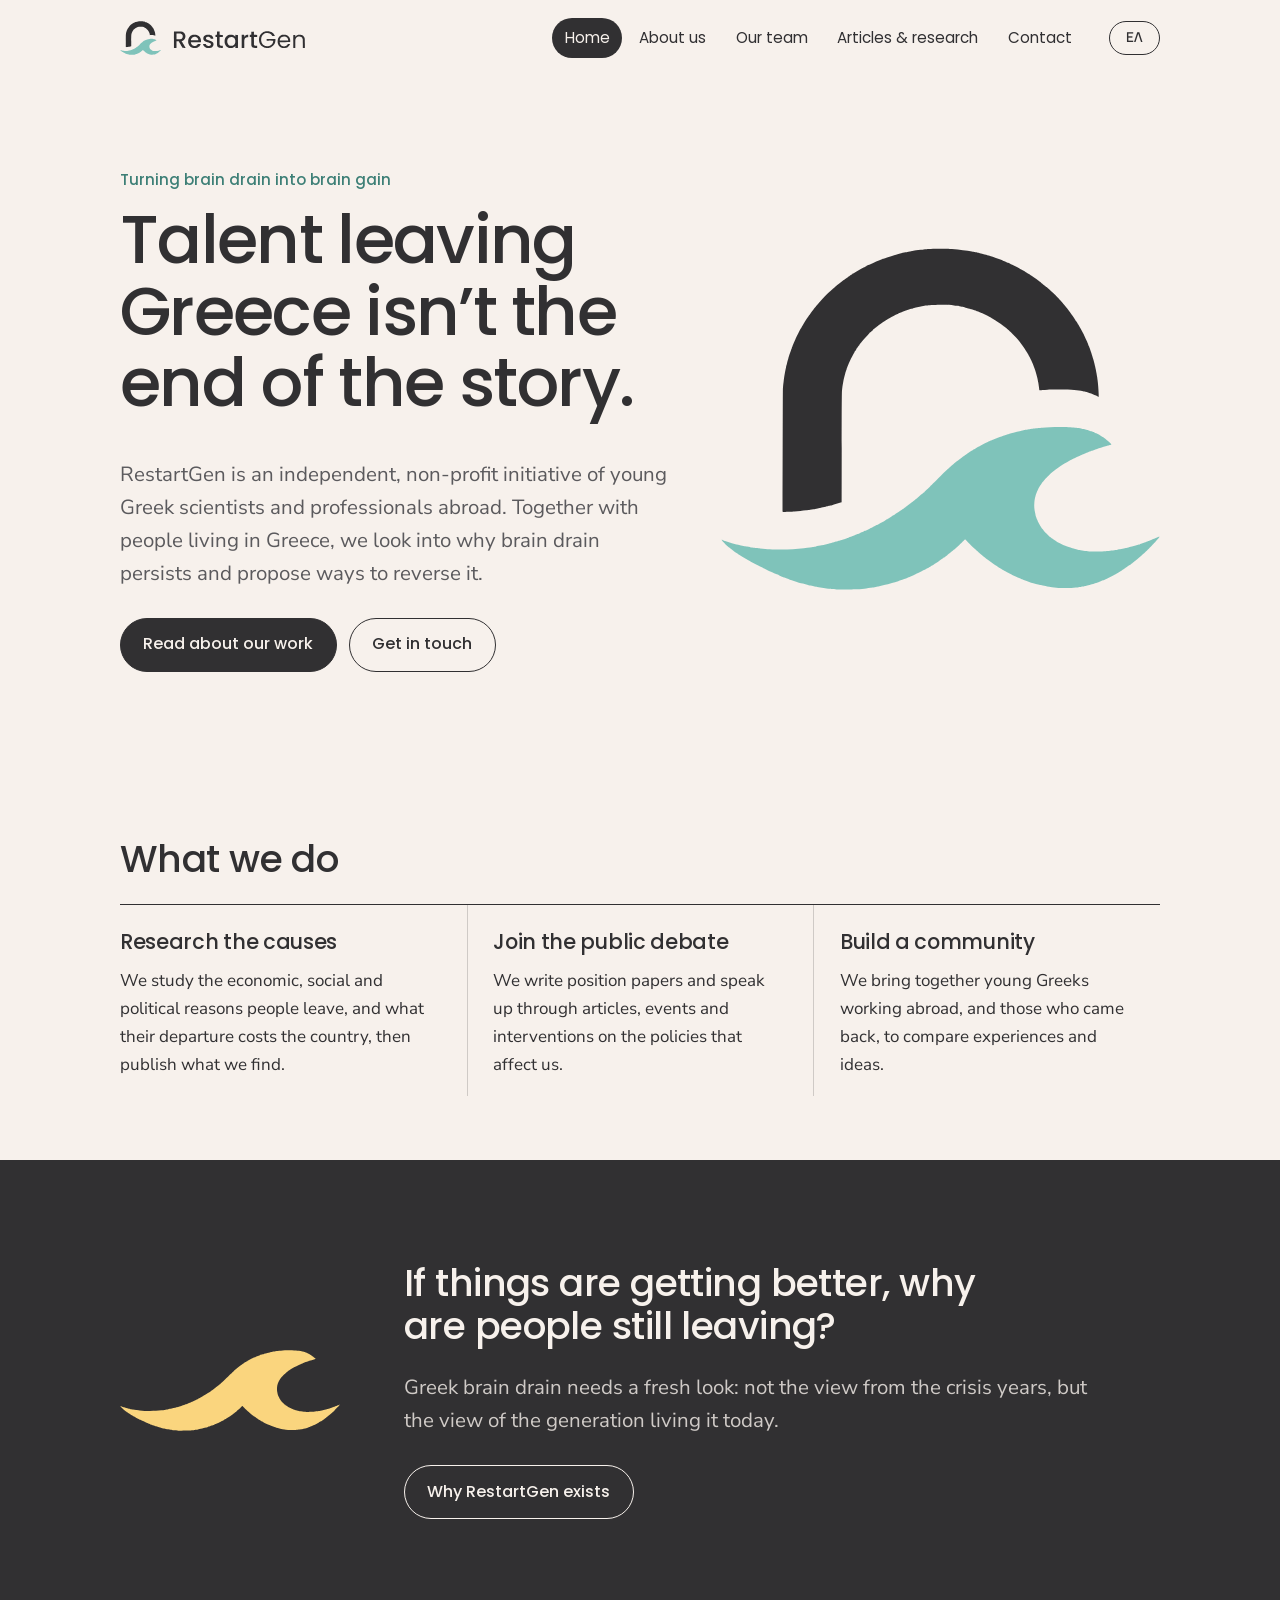
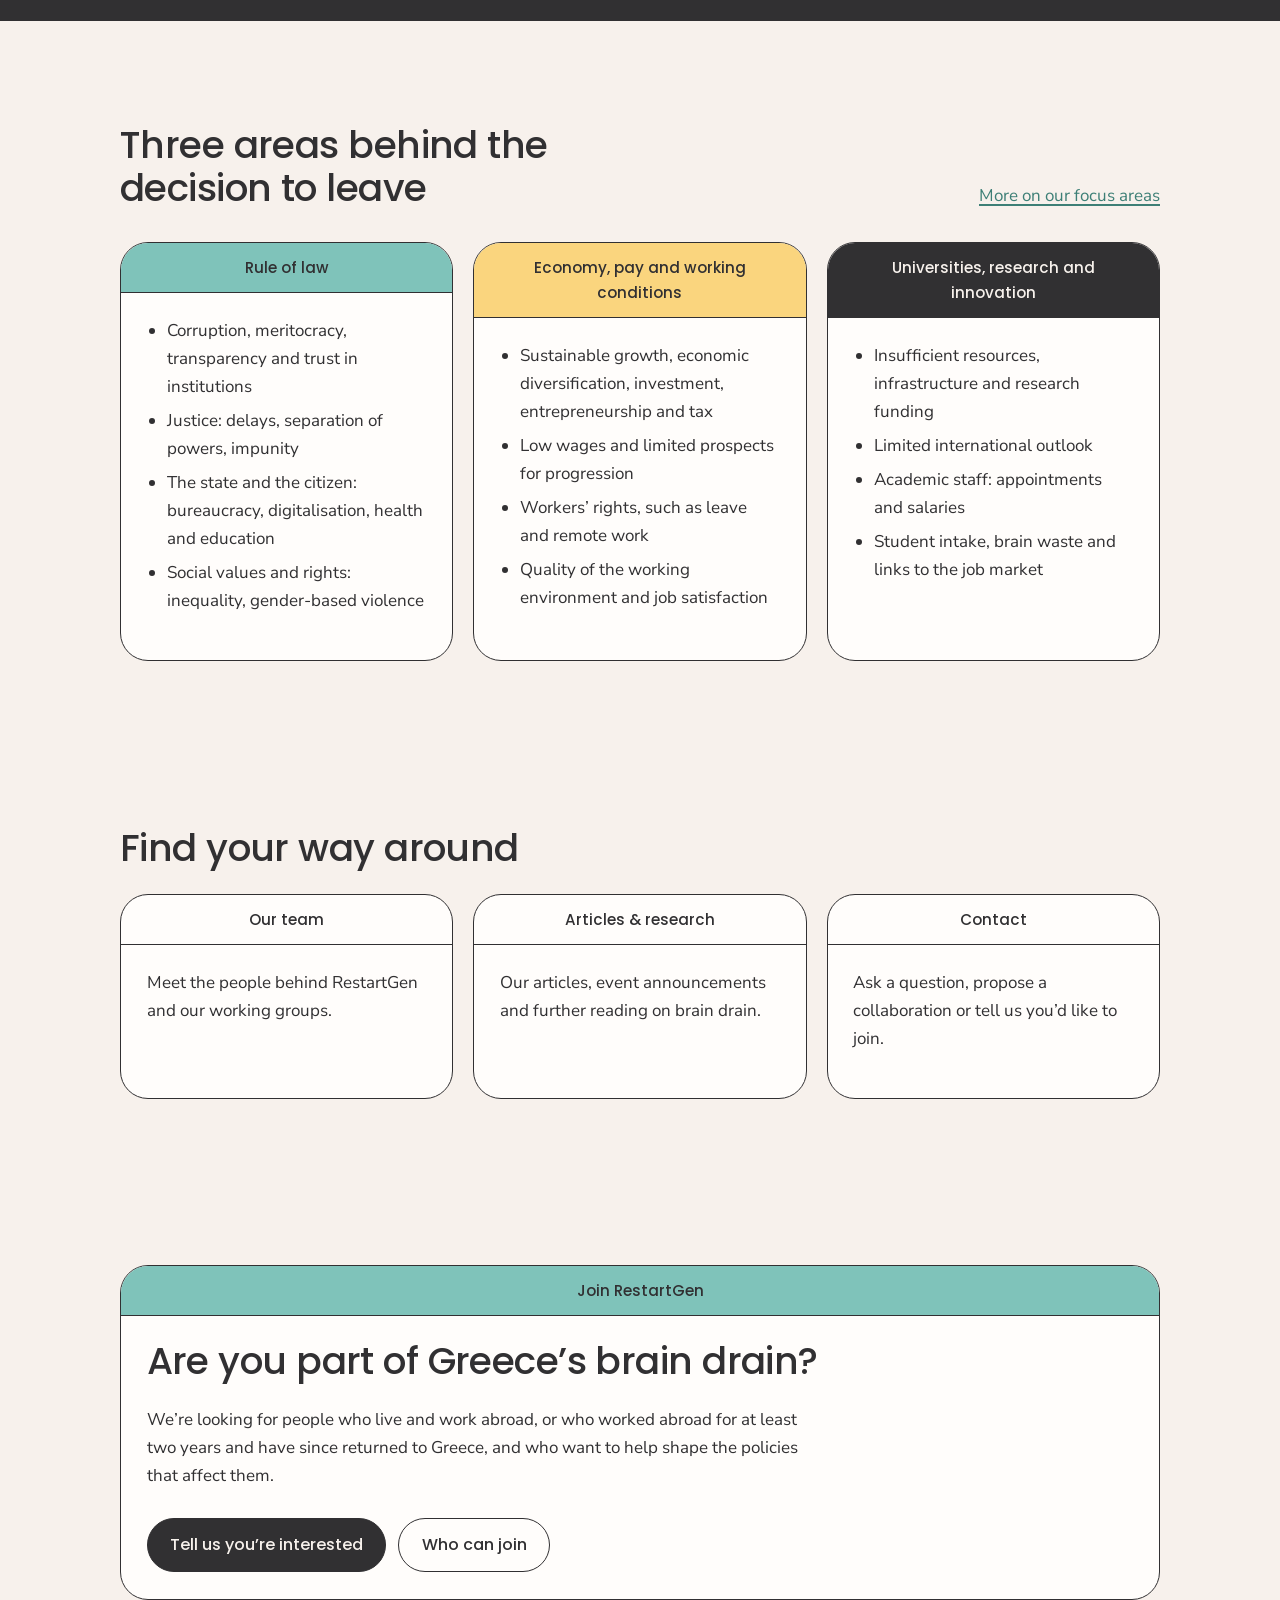
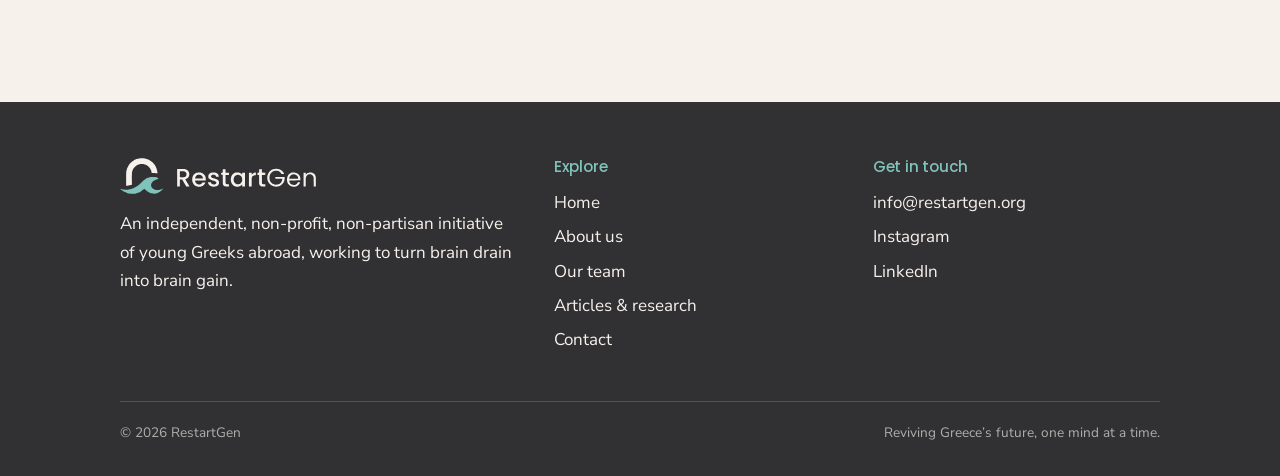
==== index.html @ e57d02b1 "Add RestartGen website Static bilingual (EN/EL) site: home, about, team, articles and contact pages." ====
<!DOCTYPE html>
<html lang="en" data-lang="en">
<head>
<meta charset="utf-8">
<meta name="viewport" content="width=device-width, initial-scale=1">
<title>Home | RestartGen</title>
<meta name="description" content="RestartGen: an independent, non-profit initiative of young Greeks abroad working to turn Greek brain drain into brain gain.">
<meta property="og:title" content="Home | RestartGen">
<meta property="og:description" content="RestartGen: an independent, non-profit initiative of young Greeks abroad working to turn Greek brain drain into brain gain.">
<meta name="theme-color" content="#f7f1ec">
<link rel="icon" href="assets/favicon.svg" type="image/svg+xml">
<link rel="preconnect" href="https://fonts.googleapis.com">
<link rel="preconnect" href="https://fonts.gstatic.com" crossorigin>
<link href="https://fonts.googleapis.com/css2?family=Manrope:wght@400;500;600;700&family=Nunito+Sans:opsz,wght@6..12,400;6..12,600;6..12,700&family=Poppins:wght@400;500;600&display=swap" rel="stylesheet">
<link rel="stylesheet" href="css/style.css">
<script>try{if(localStorage.getItem('rg-lang')==='el'){document.documentElement.setAttribute('data-lang','el');document.documentElement.lang='el'}}catch(e){}</script>
</head>
<body data-title-en="Home | RestartGen" data-title-el="Αρχική | RestartGen">
<a class="skip" href="#main"><span lang="en">Skip to content</span><span lang="el">Μετάβαση στο περιεχόμενο</span></a>
<header class="site-header">
  <nav class="wrap nav" aria-label="Main">
    <a class="brand" href="index.html"><img src="assets/logo.svg" alt="RestartGen home" width="140" height="34"></a>
    <button class="menu-btn" aria-expanded="false" aria-controls="nav-links" data-aria-en="Open menu" data-aria-el="Άνοιγμα μενού" aria-label="Open menu">
      <svg viewBox="0 0 24 24" fill="none" stroke="currentColor" stroke-width="1.8" stroke-linecap="round"><path d="M4 7h16M4 12h16M4 17h16"/></svg>
    </button>
    <ul class="nav-links" id="nav-links"><li><a href="index.html" aria-current="page"><span lang="en">Home</span><span lang="el">Αρχική</span></a></li><li><a href="about.html"><span lang="en">About us</span><span lang="el">Σχετικά με εμάς</span></a></li><li><a href="team.html"><span lang="en">Our team</span><span lang="el">Η ομάδα μας</span></a></li><li><a href="articles.html"><span lang="en">Articles &amp; research</span><span lang="el">Άρθρα &amp; έρευνα</span></a></li><li><a href="contact.html"><span lang="en">Contact</span><span lang="el">Επικοινωνία</span></a></li></ul>
    <button class="lang-toggle" type="button" data-aria-en="Αλλαγή γλώσσας σε ελληνικά" data-aria-el="Switch language to English" aria-label="Αλλαγή γλώσσας σε ελληνικά"><span lang="en">ΕΛ</span><span lang="el">EN</span></button>
  </nav>
</header>
<main id="main">

<section class="hero">
  <div class="wrap hero-grid">
    <div>
      <p lang="en" class="kicker">Turning brain drain into brain gain</p><p lang="el" class="kicker">Από το brain drain στο brain gain</p>
      <h1 lang="en">Talent leaving Greece isn’t the end of the story.</h1><h1 lang="el">Η φυγή ταλέντων από την Ελλάδα δεν είναι το τέλος της ιστορίας.</h1>
      <p lang="en" class="lead">RestartGen is an independent, non-profit initiative of young Greek scientists and professionals abroad. Together with people living in Greece, we look into why brain drain persists and propose ways to reverse it.</p><p lang="el" class="lead">Το RestartGen είναι μια ανεξάρτητη, μη κερδοσκοπική πρωτοβουλία νέων Ελλήνων επιστημόνων και επαγγελματιών του εξωτερικού. Μαζί με ανθρώπους που ζουν στην Ελλάδα, εξετάζουμε γιατί το brain drain συνεχίζεται και προτείνουμε λύσεις για τη μεταστροφή του.</p>
      <div class="btn-row">
        <a class="btn btn-primary" href="about.html"><span lang="en">Read about our work</span><span lang="el">Διαβάστε για το έργο μας</span></a>
        <a class="btn btn-ghost" href="contact.html"><span lang="en">Get in touch</span><span lang="el">Επικοινωνήστε μαζί μας</span></a>
      </div>
    </div>
    <img class="hero-mark" src="assets/mark.svg" alt="" width="460" height="390">
  </div>
</section>

<section class="section-tight">
  <div class="wrap">
    <h2 lang="en">What we do</h2><h2 lang="el">Τι κάνουμε</h2>
    <div class="pillars">
      <div><h3 lang="en">Research the causes</h3><h3 lang="el">Ερευνούμε τις αιτίες</h3><p lang="en">We study the economic, social and political reasons people leave, and what their departure costs the country, then publish what we find.</p><p lang="el">Μελετάμε τα οικονομικά, κοινωνικά και πολιτικά αίτια της φυγής και τις συνέπειές της για τη χώρα, και δημοσιεύουμε τα αποτελέσματα.</p></div>
      <div><h3 lang="en">Join the public debate</h3><h3 lang="el">Συμμετέχουμε στον δημόσιο διάλογο</h3><p lang="en">We write position papers and speak up through articles, events and interventions on the policies that affect us.</p><p lang="el">Συντάσσουμε θέσεις και παρεμβαίνουμε με άρθρα, εκδηλώσεις και δράσεις για τις πολιτικές που μας αφορούν.</p></div>
      <div><h3 lang="en">Build a community</h3><h3 lang="el">Χτίζουμε μια κοινότητα</h3><p lang="en">We bring together young Greeks working abroad, and those who came back, to compare experiences and ideas.</p><p lang="el">Φέρνουμε κοντά νέους Έλληνες που εργάζονται στο εξωτερικό, αλλά και όσους επέστρεψαν, για να ανταλλάξουμε εμπειρίες και ιδέες.</p></div>
    </div>
  </div>
</section>

<section class="band section">
  <div class="wrap band-grid">
    <img class="band-wave" src="assets/wave-yellow.svg" alt="">
    <div>
      <h2 lang="en">If things are getting better, why are people still leaving?</h2><h2 lang="el">Αν τα πράγματα πάνε καλύτερα, γιατί οι άνθρωποι συνεχίζουν να φεύγουν;</h2>
      <p lang="en" class="lead">Greek brain drain needs a fresh look: not the view from the crisis years, but the view of the generation living it today.</p><p lang="el" class="lead">Το ελληνικό brain drain χρειάζεται μια νέα ματιά: όχι τη ματιά των ετών της κρίσης, αλλά τη ματιά της γενιάς που το ζει σήμερα.</p>
      <div class="btn-row"><a class="btn btn-ghost" href="about.html#why"><span lang="en">Why RestartGen exists</span><span lang="el">Γιατί γεννάται το RestartGen</span></a></div>
    </div>
  </div>
</section>

<section class="section">
  <div class="wrap">
    <div class="section-head">
      <h2 lang="en">Three areas behind the decision to leave</h2><h2 lang="el">Τρεις άξονες πίσω από την απόφαση της φυγής</h2>
      <a href="about.html#axes"><span lang="en">More on our focus areas</span><span lang="el">Περισσότερα για τους θεματικούς άξονες</span></a>
    </div>
    <div class="grid-3">
      <div class="panel teal"><div class="panel-label"><span lang="en">Rule of law</span><span lang="el">Κράτος Δικαίου</span></div><div class="panel-body"><ul lang="en"><li>Corruption, meritocracy, transparency and trust in institutions</li><li>Justice: delays, separation of powers, impunity</li><li>The state and the citizen: bureaucracy, digitalisation, health and education</li><li>Social values and rights: inequality, gender-based violence</li></ul><ul lang="el"><li>Διαφθορά, αξιοκρατία, διαφάνεια και εμπιστοσύνη στους θεσμούς</li><li>Δικαιοσύνη: καθυστερήσεις, διάκριση εξουσιών, ατιμωρησία</li><li>Σχέση Κράτους-πολίτη: γραφειοκρατία, ψηφιοποίηση, υγεία και παιδεία</li><li>Κοινωνικές αξίες και δικαιώματα: ανισότητες, έμφυλη βία</li></ul></div></div><div class="panel yellow"><div class="panel-label"><span lang="en">Economy, pay and working conditions</span><span lang="el">Οικονομία, μισθοί και εργασιακές συνθήκες</span></div><div class="panel-body"><ul lang="en"><li>Sustainable growth, economic diversification, investment, entrepreneurship and tax</li><li>Low wages and limited prospects for progression</li><li>Workers’ rights, such as leave and remote work</li><li>Quality of the working environment and job satisfaction</li></ul><ul lang="el"><li>Βιώσιμη ανάπτυξη, οικονομική διαφοροποίηση, επενδύσεις, επιχειρηματικότητα και φορολογία</li><li>Χαμηλοί μισθοί και έλλειψη προοπτικών ανέλιξης</li><li>Εργασιακά δικαιώματα, π.χ. άδειες και τηλεργασία</li><li>Ποιότητα εργασιακού περιβάλλοντος και εργασιακή ικανοποίηση</li></ul></div></div><div class="panel dark"><div class="panel-label"><span lang="en">Universities, research and innovation</span><span lang="el">Πανεπιστήμια, έρευνα και καινοτομία</span></div><div class="panel-body"><ul lang="en"><li>Insufficient resources, infrastructure and research funding</li><li>Limited international outlook</li><li>Academic staff: appointments and salaries</li><li>Student intake, brain waste and links to the job market</li></ul><ul lang="el"><li>Ανεπαρκείς πόροι, υποδομές και χρηματοδότηση έρευνας</li><li>Έλλειψη εξωστρέφειας</li><li>Μέλη ΔΕΠ: διορισμοί και μισθοί</li><li>Αριθμός εισακτέων, brain waste και διασύνδεση με την αγορά εργασίας</li></ul></div></div>
    </div>
  </div>
</section>

<section class="section-tight">
  <div class="wrap">
    <h2 lang="en">Find your way around</h2><h2 lang="el">Εξερευνήστε</h2>
    <div class="grid-3" style="margin-top:1.5rem">
      <a class="panel " href="team.html"><div class="panel-label"><span lang="en">Our team</span><span lang="el">Η ομάδα μας</span></div><div class="panel-body"><p lang="en">Meet the people behind RestartGen and our working groups.</p><p lang="el">Γνωρίστε τους ανθρώπους πίσω από το RestartGen και τις ομάδες εργασίας μας.</p></div></a>
      <a class="panel " href="articles.html"><div class="panel-label"><span lang="en">Articles &amp; research</span><span lang="el">Άρθρα &amp; έρευνα</span></div><div class="panel-body"><p lang="en">Our articles, event announcements and further reading on brain drain.</p><p lang="el">Τα άρθρα μας, ανακοινώσεις εκδηλώσεων και περαιτέρω υλικό για το brain drain.</p></div></a>
      <a class="panel " href="contact.html"><div class="panel-label"><span lang="en">Contact</span><span lang="el">Επικοινωνία</span></div><div class="panel-body"><p lang="en">Ask a question, propose a collaboration or tell us you’d like to join.</p><p lang="el">Κάντε μια ερώτηση, προτείνετε μια συνεργασία ή πείτε μας ότι θέλετε να συμμετάσχετε.</p></div></a>
    </div>
  </div>
</section>

<section class="section">
  <div class="wrap">
    <div class="panel teal"><div class="panel-label"><span lang="en">Join RestartGen</span><span lang="el">Γίνετε μέλος</span></div><div class="panel-body"><h2 lang="en">Are you part of Greece’s brain drain?</h2><h2 lang="el">Είστε μέρος του ελληνικού brain drain;</h2><p lang="en">We’re looking for people who live and work abroad, or who worked abroad for at least two years and have since returned to Greece, and who want to help shape the policies that affect them.</p><p lang="el">Αναζητούμε ανθρώπους που ζουν και εργάζονται στο εξωτερικό, ή που εργάστηκαν στο εξωτερικό τουλάχιστον δύο χρόνια και επέστρεψαν στην Ελλάδα, και θέλουν να συνδιαμορφώσουν τις πολιτικές που τους αφορούν.</p><div class="btn-row"><a class="btn btn-primary" href="contact.html"><span lang="en">Tell us you’re interested</span><span lang="el">Δηλώστε ενδιαφέρον</span></a><a class="btn btn-ghost" href="about.html#join"><span lang="en">Who can join</span><span lang="el">Ποιοι μπορούν να γίνουν μέλη</span></a></div></div></div>
  </div>
</section>

</main>
<footer class="site-footer">
  <div class="wrap">
    <div class="footer-grid">
      <div>
        <img src="assets/logo-cream.svg" alt="RestartGen" width="150" height="36">
        <p lang="en">An independent, non-profit, non-partisan initiative of young Greeks abroad, working to turn brain drain into brain gain.</p><p lang="el">Μια ανεξάρτητη, μη κερδοσκοπική, μη κομματική πρωτοβουλία νέων Ελλήνων του εξωτερικού για τη μεταστροφή του brain drain σε brain gain.</p>
      </div>
      <div>
        <h4><span lang="en">Explore</span><span lang="el">Πλοήγηση</span></h4>
        <ul><li><a href="index.html"><span lang="en">Home</span><span lang="el">Αρχική</span></a></li><li><a href="about.html"><span lang="en">About us</span><span lang="el">Σχετικά με εμάς</span></a></li><li><a href="team.html"><span lang="en">Our team</span><span lang="el">Η ομάδα μας</span></a></li><li><a href="articles.html"><span lang="en">Articles &amp; research</span><span lang="el">Άρθρα &amp; έρευνα</span></a></li><li><a href="contact.html"><span lang="en">Contact</span><span lang="el">Επικοινωνία</span></a></li></ul>
      </div>
      <div>
        <h4><span lang="en">Get in touch</span><span lang="el">Επικοινωνία</span></h4>
        <ul>
          <li><a href="mailto:info@restartgen.org">info@restartgen.org</a></li>
          <li><a href="https://www.instagram.com/restartgen/" target="_blank" rel="noopener">Instagram</a></li>
          <li><a href="https://www.linkedin.com/company/restartgen/" target="_blank" rel="noopener">LinkedIn</a></li>
        </ul>
      </div>
    </div>
    <div class="footer-small">
      <span>© <span data-year>2026</span> RestartGen</span>
      <span><span lang="en">Reviving Greece’s future, one mind at a time.</span><span lang="el">Αναζωογονώντας το μέλλον της Ελλάδας, ένα μυαλό τη φορά.</span></span>
    </div>
  </div>
</footer>
<script src="js/main.js"></script>
</body>
</html>
---- css/style.css ----
/* RestartGen — site styles
   Brand: Poppins (headings), Avenir Next (body). Greek text falls back to Manrope,
   because Poppins and Nunito Sans have no Greek glyphs. */
:root{
  --teal:#7fc3ba;      /* brand teal */
  --teal-deep:#3d7f76; /* darker teal for small text & links (readable on cream) */
  --yellow:#fad57e;    /* brand yellow */
  --ink:#313032;       /* brand charcoal */
  --cream:#f7f1ec;     /* brand cream */
  --paper:#fffdfb;     /* panel surface */
  --ink-soft:#5b5a5d;
  --line:#313032;
  --font-head:"Poppins","Manrope",system-ui,sans-serif;
  --font-body:"Avenir Next","Nunito Sans","Manrope",system-ui,sans-serif;
  --wrap:1120px;
  --r-lg:28px; --r-md:18px;
}
:lang(el){
  --font-head:"Manrope","Poppins",system-ui,sans-serif;
  --font-body:"Manrope","Nunito Sans",system-ui,sans-serif;
}
*,*::before,*::after{box-sizing:border-box}
html{scroll-behavior:smooth;-webkit-text-size-adjust:100%}
@media (prefers-reduced-motion:reduce){html{scroll-behavior:auto}*{animation:none!important;transition:none!important}}
body{margin:0;background:var(--cream);color:var(--ink);font-family:var(--font-body);font-size:1.0625rem;line-height:1.65}
img,svg{max-width:100%;display:block}
a{color:var(--teal-deep);text-underline-offset:.18em;text-decoration-thickness:1.5px}
a:hover{color:var(--ink)}
:focus-visible{outline:3px solid var(--teal-deep);outline-offset:3px;border-radius:6px}
h1,h2,h3,h4{font-family:var(--font-head);font-weight:500;line-height:1.15;letter-spacing:-.015em;margin:0 0 .6em}
h1{font-size:clamp(2.3rem,5.4vw,4.2rem);line-height:1.06;letter-spacing:-.025em}
h2{font-size:clamp(1.65rem,3vw,2.35rem)}
h3{font-size:1.3rem}
p{margin:0 0 1em;max-width:66ch}
ul{padding-left:1.2em;margin:0 0 1em}
li{margin-bottom:.35em;max-width:62ch}

/* language switching: only the active language is shown */
html[data-lang="en"] [lang="el"]:not(html),
html[data-lang="el"] [lang="en"]:not(html){display:none!important}

.wrap{max-width:var(--wrap);margin:0 auto;padding:0 clamp(1.25rem,4vw,2.5rem)}
.skip{position:absolute;left:-999px;top:0;background:var(--ink);color:var(--cream);padding:.6rem 1rem;z-index:100}
.skip:focus{left:1rem;top:1rem}

/* header */
.site-header{position:sticky;top:0;z-index:50;background:rgba(247,241,236,.94);backdrop-filter:blur(8px);border-bottom:1.5px solid transparent;transition:border-color .2s}
.site-header.scrolled{border-bottom-color:rgba(49,48,50,.12)}
.nav{display:flex;align-items:center;gap:1.5rem;height:76px}
.brand img{height:34px;width:auto}
.nav-links{display:flex;gap:.25rem;margin-left:auto;list-style:none;padding:0;margin-bottom:0}
.nav-links li{margin:0}
.nav-links a{display:block;padding:.45rem .8rem;border-radius:999px;color:var(--ink);text-decoration:none;font-family:var(--font-head);font-size:.95rem}
.nav-links a:hover{background:rgba(127,195,186,.25)}
.nav-links a[aria-current="page"]{background:var(--ink);color:var(--cream)}
.lang-toggle{font-family:var(--font-head);font-size:.85rem;font-weight:600;border:1.5px solid var(--ink);background:transparent;color:var(--ink);border-radius:999px;padding:.35rem .8rem;cursor:pointer;min-width:3.2rem}
.lang-toggle:hover{background:var(--yellow)}
.menu-btn{display:none;background:none;border:0;padding:.5rem;cursor:pointer;color:var(--ink)}
.menu-btn svg{width:28px;height:28px}
@media (max-width:900px){
  .menu-btn{display:block;margin-left:auto}
  .lang-toggle{order:3}
  .nav-links{position:absolute;top:76px;left:0;right:0;flex-direction:column;background:var(--cream);padding:.75rem clamp(1.25rem,4vw,2.5rem) 1.5rem;border-bottom:1.5px solid rgba(49,48,50,.15);display:none;margin:0}
  .nav-links.open{display:flex}
  .nav-links a{padding:.75rem 1rem;font-size:1.05rem}
}

/* buttons */
.btn{display:inline-flex;align-items:center;gap:.5rem;font-family:var(--font-head);font-weight:500;font-size:1rem;padding:.8rem 1.4rem;border-radius:999px;text-decoration:none;border:1.5px solid var(--ink);cursor:pointer;transition:background .15s,color .15s}
.btn-primary{background:var(--ink);color:var(--cream)}
.btn-primary:hover{background:var(--teal-deep);border-color:var(--teal-deep);color:#fff}
.btn-ghost{background:transparent;color:var(--ink)}
.btn-ghost:hover{background:var(--yellow);color:var(--ink)}
.btn-row{display:flex;flex-wrap:wrap;gap:.75rem;margin-top:1.75rem}

/* sections */
.section{padding:clamp(3.5rem,8vw,6.5rem) 0}
.section-tight{padding:clamp(2.5rem,5vw,4rem) 0}
.lead{font-size:clamp(1.1rem,1.6vw,1.3rem);line-height:1.6;color:var(--ink-soft);max-width:58ch}
.kicker{font-family:var(--font-head);font-size:.95rem;color:var(--teal-deep);margin-bottom:.8rem;font-weight:500}

/* home hero: the brand mark is the hero */
.hero{position:relative;overflow:hidden;padding:clamp(3rem,7vw,6rem) 0 clamp(3.5rem,8vw,7rem)}
.hero-grid{display:grid;grid-template-columns:minmax(0,1.25fr) minmax(0,1fr);gap:clamp(1.5rem,4vw,4rem);align-items:center}
.hero h1{max-width:13ch}
.hero-mark{width:min(100%,460px);height:auto;justify-self:end;animation:rise 1.1s cubic-bezier(.2,.7,.2,1) both}
@keyframes rise{from{opacity:0;transform:translateY(28px)}to{opacity:1;transform:none}}
@media (max-width:820px){.hero-grid{grid-template-columns:1fr}.hero-mark{width:140px;justify-self:start;order:-1}}

/* page hero (inner pages) */
.page-hero{padding:clamp(3rem,6vw,5rem) 0 clamp(2rem,4vw,3rem);border-bottom:1.5px solid var(--line)}
.page-hero h1{font-size:clamp(2.1rem,4.5vw,3.4rem);max-width:18ch}

/* panels: the labelled box from the brand guidelines */
.panel{background:var(--paper);border:1.5px solid var(--line);border-radius:var(--r-lg);overflow:hidden;display:flex;flex-direction:column}
.panel-label{font-family:var(--font-head);font-size:.95rem;font-weight:500;padding:.75rem 1.5rem;border-bottom:1.5px solid var(--line);text-align:center}
.panel-body{padding:1.5rem 1.6rem 1.7rem;flex:1}
.panel-body p:last-child,.panel-body ul:last-child{margin-bottom:0}
.panel.teal .panel-label{background:var(--teal)}
.panel.yellow .panel-label{background:var(--yellow)}
.panel.dark .panel-label{background:var(--ink);color:var(--cream)}
a.panel{color:inherit;text-decoration:none;transition:transform .15s}
a.panel:hover{transform:translateY(-3px)}
a.panel:hover .panel-label{background:var(--yellow)}
.grid-3{display:grid;grid-template-columns:repeat(3,minmax(0,1fr));gap:1.25rem}
.grid-2{display:grid;grid-template-columns:repeat(2,minmax(0,1fr));gap:1.25rem}
@media (max-width:900px){.grid-3{grid-template-columns:1fr}}
@media (max-width:700px){.grid-2{grid-template-columns:1fr}}
.section-head{display:flex;justify-content:space-between;align-items:end;gap:2rem;flex-wrap:wrap;margin-bottom:2rem}
.section-head h2{margin:0;max-width:22ch}

/* "what we do" – plain columns divided by rules, not cards */
.pillars{display:grid;grid-template-columns:repeat(3,1fr);border-top:1.5px solid var(--line)}
.pillars > div{padding:1.6rem 1.6rem 0 0}
.pillars > div + div{padding-left:1.6rem;border-left:1.5px solid rgba(49,48,50,.2)}
@media (max-width:820px){.pillars{grid-template-columns:1fr}.pillars>div+div{padding-left:0;border-left:0;border-top:1.5px solid rgba(49,48,50,.2)}.pillars>div{padding:1.4rem 0}}

/* dark band with the yellow wave asset */
.band{background:var(--ink);color:var(--cream);position:relative;overflow:hidden}
.band a{color:var(--yellow)}
.band .lead{color:rgba(247,241,236,.8)}
.band-grid{display:grid;grid-template-columns:auto 1fr;gap:clamp(1.5rem,5vw,4rem);align-items:center}
.band-wave{width:clamp(120px,18vw,220px)}
.band h2{max-width:24ch}
.band .btn-ghost{border-color:var(--cream);color:var(--cream)}
.band .btn-ghost:hover{background:var(--yellow);color:var(--ink);border-color:var(--yellow)}
@media (max-width:700px){.band-grid{grid-template-columns:1fr}}

/* about page */
.doc{display:grid;grid-template-columns:220px minmax(0,1fr);gap:clamp(2rem,5vw,4.5rem);align-items:start}
.toc{position:sticky;top:100px;font-family:var(--font-head);font-size:.92rem}
.toc ol{list-style:none;padding:0;margin:0;border-left:1.5px solid rgba(49,48,50,.2)}
.toc li{margin:0}
.toc a{display:block;padding:.35rem 0 .35rem 1rem;color:var(--ink-soft);text-decoration:none;margin-left:-1.5px;border-left:1.5px solid transparent}
.toc a:hover,.toc a.active{color:var(--ink);border-left-color:var(--teal-deep)}
.doc section{padding-bottom:3rem;margin-bottom:3rem;border-bottom:1.5px solid rgba(49,48,50,.15);scroll-margin-top:100px}
.doc section:last-child{border-bottom:0}
.quote{font-family:var(--font-head);font-size:clamp(1.3rem,2.4vw,1.75rem);line-height:1.35;border-left:4px solid var(--yellow);padding-left:1.25rem;margin:1.5rem 0;max-width:34ch}
.signoff{font-family:var(--font-head);color:var(--ink-soft)}
@media (max-width:900px){.doc{grid-template-columns:1fr}.toc{position:static}.toc ol{display:flex;flex-wrap:wrap;gap:.25rem .5rem;border:0}.toc a{border:1.5px solid rgba(49,48,50,.25);border-radius:999px;padding:.3rem .8rem;margin:0}}
.def-list{display:grid;grid-template-columns:repeat(2,minmax(0,1fr));gap:1rem;margin-top:1.5rem}
@media (max-width:700px){.def-list{grid-template-columns:1fr}}
.def{background:var(--paper);border:1.5px solid var(--line);border-radius:var(--r-md);padding:1.2rem 1.3rem}
.def strong{display:block;font-family:var(--font-head);font-weight:500;margin-bottom:.3rem}
.means{display:grid;grid-template-columns:repeat(2,minmax(0,1fr));gap:.5rem 2rem;list-style:none;padding:0}
.means li{padding:.6rem 0 .6rem 1.6rem;border-bottom:1px solid rgba(49,48,50,.15);position:relative;margin:0}
.means li::before{content:"";position:absolute;left:0;top:1.05rem;width:.7rem;height:.7rem;border-radius:50%;background:var(--teal)}
@media (max-width:700px){.means{grid-template-columns:1fr}}

/* team */
.person{text-align:left}
.avatar{aspect-ratio:1;border-radius:50%;background:var(--teal);display:grid;place-items:center;width:132px;margin-bottom:1.1rem;font-family:var(--font-head);font-size:2.4rem;font-weight:500;color:var(--ink);overflow:hidden;position:relative}
.avatar img{width:100%;height:100%;object-fit:cover}
.avatar.yellow{background:var(--yellow)}
.avatar.empty{background:transparent;border:1.5px dashed rgba(49,48,50,.45);color:var(--ink-soft);font-size:1.6rem}
.person h3{margin-bottom:.15rem}
.role{color:var(--teal-deep);font-family:var(--font-head);font-size:.95rem;margin-bottom:.8rem}
.placeholder-note{font-size:.9rem;color:var(--ink-soft);font-style:italic}

/* articles */
.card-meta{font-size:.88rem;color:var(--ink-soft);margin-bottom:.5rem}
.tag{display:inline-block;font-family:var(--font-head);font-size:.8rem;padding:.2rem .65rem;border-radius:999px;background:rgba(127,195,186,.35);color:var(--ink);margin-right:.35rem}
.tag.soon{background:var(--yellow)}
.link-list{list-style:none;padding:0;margin:0;border-top:1.5px solid var(--line)}
.link-list li{margin:0;max-width:none;border-bottom:1px solid rgba(49,48,50,.18)}
.link-list a{display:grid;grid-template-columns:150px minmax(0,1fr) auto;gap:1.25rem;align-items:baseline;padding:1.1rem .25rem;color:var(--ink);text-decoration:none}
.link-list a:hover{background:var(--paper)}
.link-list .src{font-family:var(--font-head);font-weight:500;color:var(--teal-deep)}
.link-list .ext{font-size:.85rem;color:var(--ink-soft)}
@media (max-width:700px){.link-list a{grid-template-columns:1fr;gap:.2rem}}
.refs li{margin-bottom:.6rem}

/* contact */
.contact-grid{display:grid;grid-template-columns:minmax(0,1.4fr) minmax(0,1fr);gap:clamp(1.5rem,4vw,3.5rem);align-items:start}
@media (max-width:860px){.contact-grid{grid-template-columns:1fr}}
.form{display:grid;gap:1.1rem}
.field label{display:block;font-family:var(--font-head);font-size:.95rem;font-weight:500;margin-bottom:.35rem}
.field input,.field select,.field textarea{width:100%;font:inherit;color:var(--ink);background:#fff;border:1.5px solid var(--line);border-radius:14px;padding:.75rem .9rem}
.field textarea{min-height:170px;resize:vertical}
.field input:focus,.field select:focus,.field textarea:focus{outline:3px solid var(--teal);outline-offset:1px}
.row-2{display:grid;grid-template-columns:1fr 1fr;gap:1.1rem}
@media (max-width:560px){.row-2{grid-template-columns:1fr}}
.check{display:flex;gap:.6rem;align-items:flex-start;font-size:.95rem}
.check input{margin-top:.35rem;width:1.1rem;height:1.1rem;accent-color:var(--teal-deep)}
.hidden{display:none}
.side-list{list-style:none;padding:0;margin:0}
.side-list li{padding:.55rem 0;border-bottom:1px solid rgba(49,48,50,.15);margin:0}

/* footer */
.site-footer{background:var(--ink);color:var(--cream);padding:3.5rem 0 2rem;margin-top:0}
.site-footer a{color:var(--cream);text-decoration:none}
.site-footer a:hover{color:var(--yellow)}
.footer-grid{display:grid;grid-template-columns:1.4fr 1fr 1fr;gap:2rem}
.footer-grid img{height:36px;width:auto;margin-bottom:1rem}
.footer-grid h4{font-size:.95rem;color:var(--teal);margin-bottom:.8rem}
.footer-grid ul{list-style:none;padding:0;margin:0}
.footer-grid li{margin-bottom:.4rem}
.footer-small{margin-top:2.5rem;padding-top:1.25rem;border-top:1px solid rgba(247,241,236,.18);font-size:.85rem;color:rgba(247,241,236,.65);display:flex;justify-content:space-between;flex-wrap:wrap;gap:1rem}
@media (max-width:760px){.footer-grid{grid-template-columns:1fr}}

/* contact page: text on the left, the tall phone on the right */
.contact-page{padding:clamp(3rem,7vw,6rem) 0 clamp(4rem,9vw,7.5rem)}
.contact-split{display:grid;grid-template-columns:minmax(0,1.45fr) minmax(0,1fr);gap:clamp(2rem,5vw,4rem);align-items:start}
.contact-title{font-size:clamp(3rem,8vw,6.4rem);white-space:nowrap;line-height:.95;letter-spacing:-.04em;margin:0 0 clamp(1.5rem,3vw,2.5rem);max-width:none}
:lang(el) .contact-title{letter-spacing:-.025em;font-size:clamp(2.4rem,6.4vw,5.2rem)}
.contact-intro{font-family:var(--font-head);font-size:clamp(1.25rem,2vw,1.6rem);line-height:1.42;letter-spacing:-.01em;max-width:32ch;margin-bottom:clamp(2rem,4vw,3rem)}
.contact-details{margin:0;display:grid;grid-template-columns:repeat(2,max-content);gap:1.5rem clamp(2.5rem,6vw,5rem);border-top:1.5px solid var(--line);padding-top:1.5rem;max-width:36rem}
.contact-details dt{font-family:var(--font-head);font-weight:500;font-size:.95rem;color:var(--teal-deep);margin-bottom:.45rem}
.contact-details dd{margin:0;display:flex;flex-wrap:wrap;gap:.3rem 1.1rem}
.contact-details dd a{color:var(--ink)}
.contact-illus{justify-self:start;padding-left:clamp(0rem,2vw,2rem)}
.contact-illus img{height:clamp(380px,40vw,540px);width:auto}
@media (max-width:760px){
  .contact-split{grid-template-columns:minmax(0,1fr) auto;gap:1.25rem}
  .contact-illus{grid-column:2;grid-row:1;padding:0}
  .contact-illus img{height:min(260px,62vw)}
  .contact-text{display:contents}
  .contact-title{grid-column:1;grid-row:1;align-self:center;margin:0;white-space:normal}
  .contact-intro,.contact-details{grid-column:1 / -1}
  .contact-details{grid-template-columns:1fr}
}

/* team page */
.team-grid{display:grid;grid-template-columns:repeat(3,minmax(0,1fr));gap:2.5rem 1.5rem;margin-top:1.75rem}
@media (max-width:860px){.team-grid{grid-template-columns:repeat(2,minmax(0,1fr))}}
@media (max-width:520px){.team-grid{gap:2rem 1rem}.team-grid .avatar{width:96px;font-size:1.8rem}}
.team-map-wrap{position:relative;margin:1.75rem 0 0;border:1.5px solid var(--line);border-radius:var(--r-lg);overflow:hidden;background:var(--cream)}
.team-map-wrap img,.team-map-pins{display:block;width:100%;height:auto}
.team-map-pins{position:absolute;inset:0;height:100%}
.map-label{font-family:var(--font-head);fill:var(--ink)}
.map-country{font-size:17px;font-weight:500}
.map-count{font-size:13px}
@media (max-width:700px){
  .team-map-wrap{overflow-x:auto;-webkit-overflow-scrolling:touch}
  .team-map-inner{width:720px}
}
.team-map-inner{position:relative}

.map-hint{display:none;margin-top:.6rem}
@media (max-width:700px){.map-hint{display:block}}
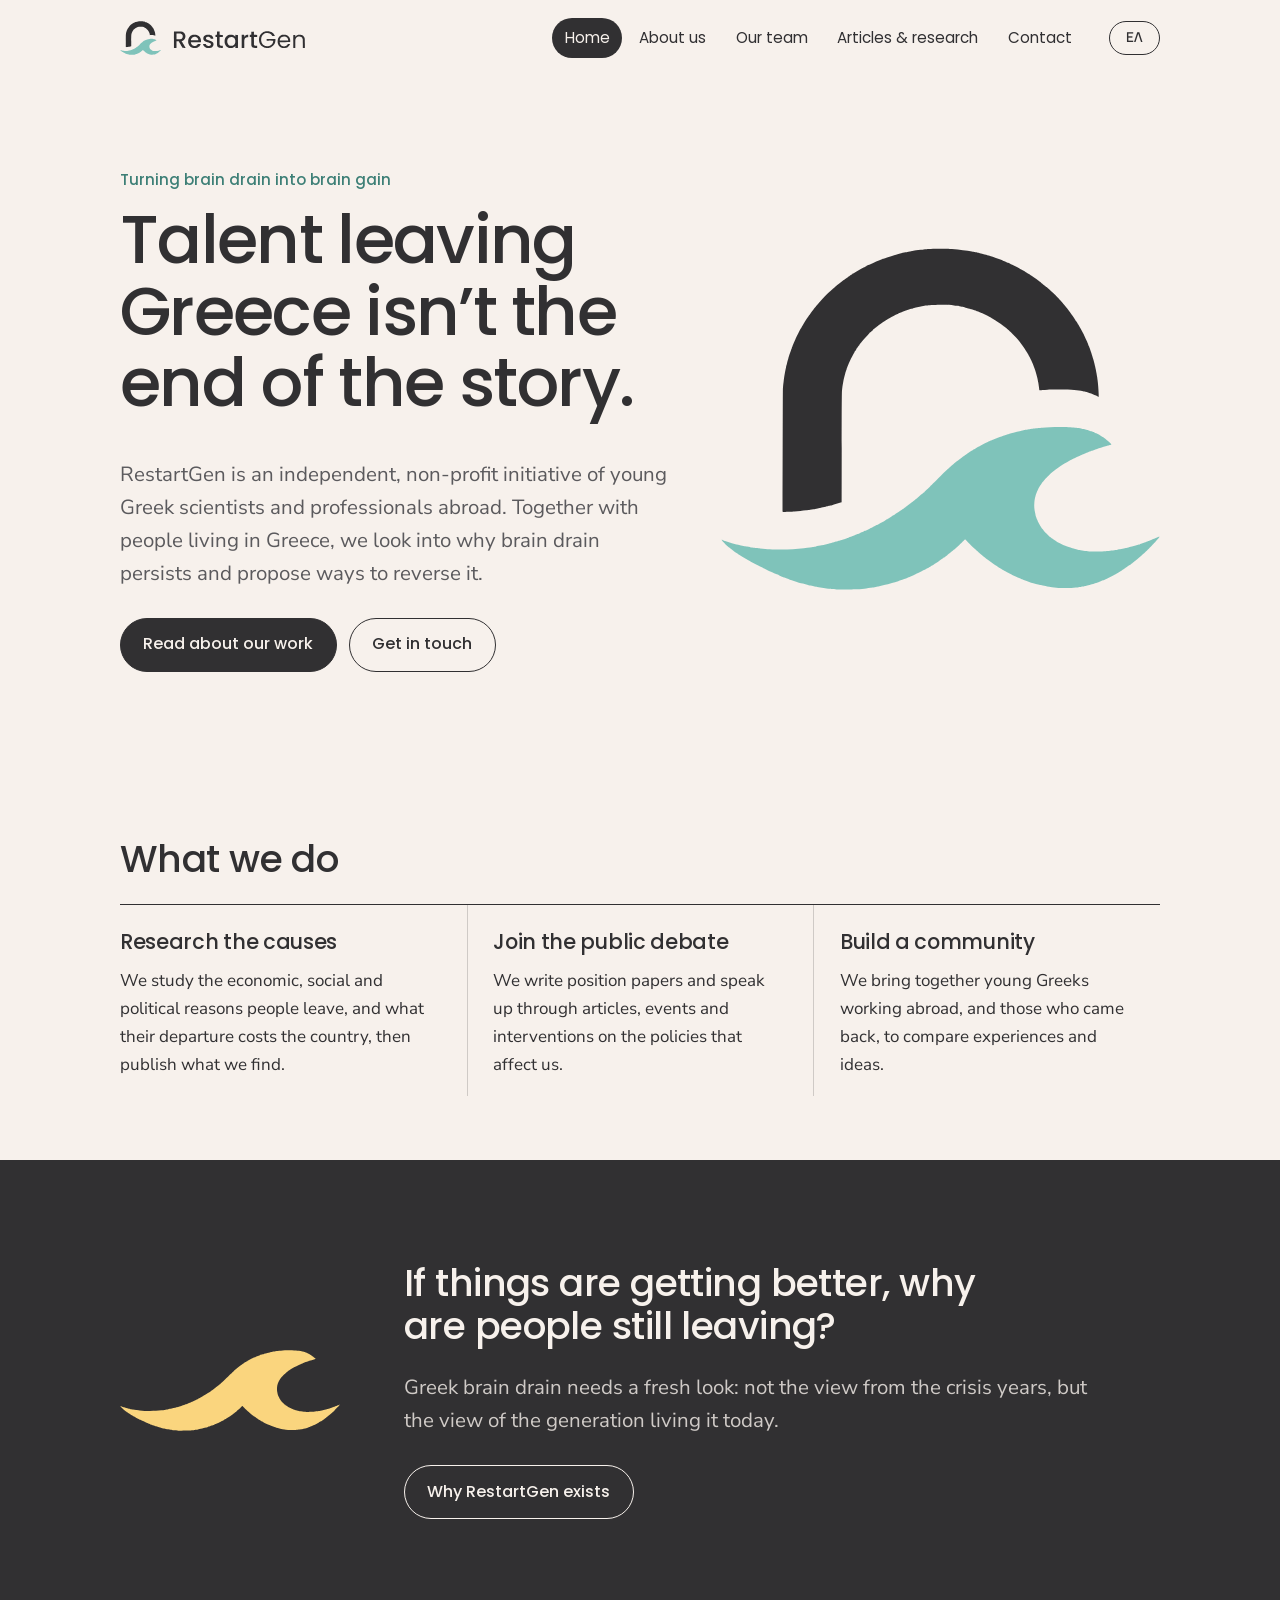
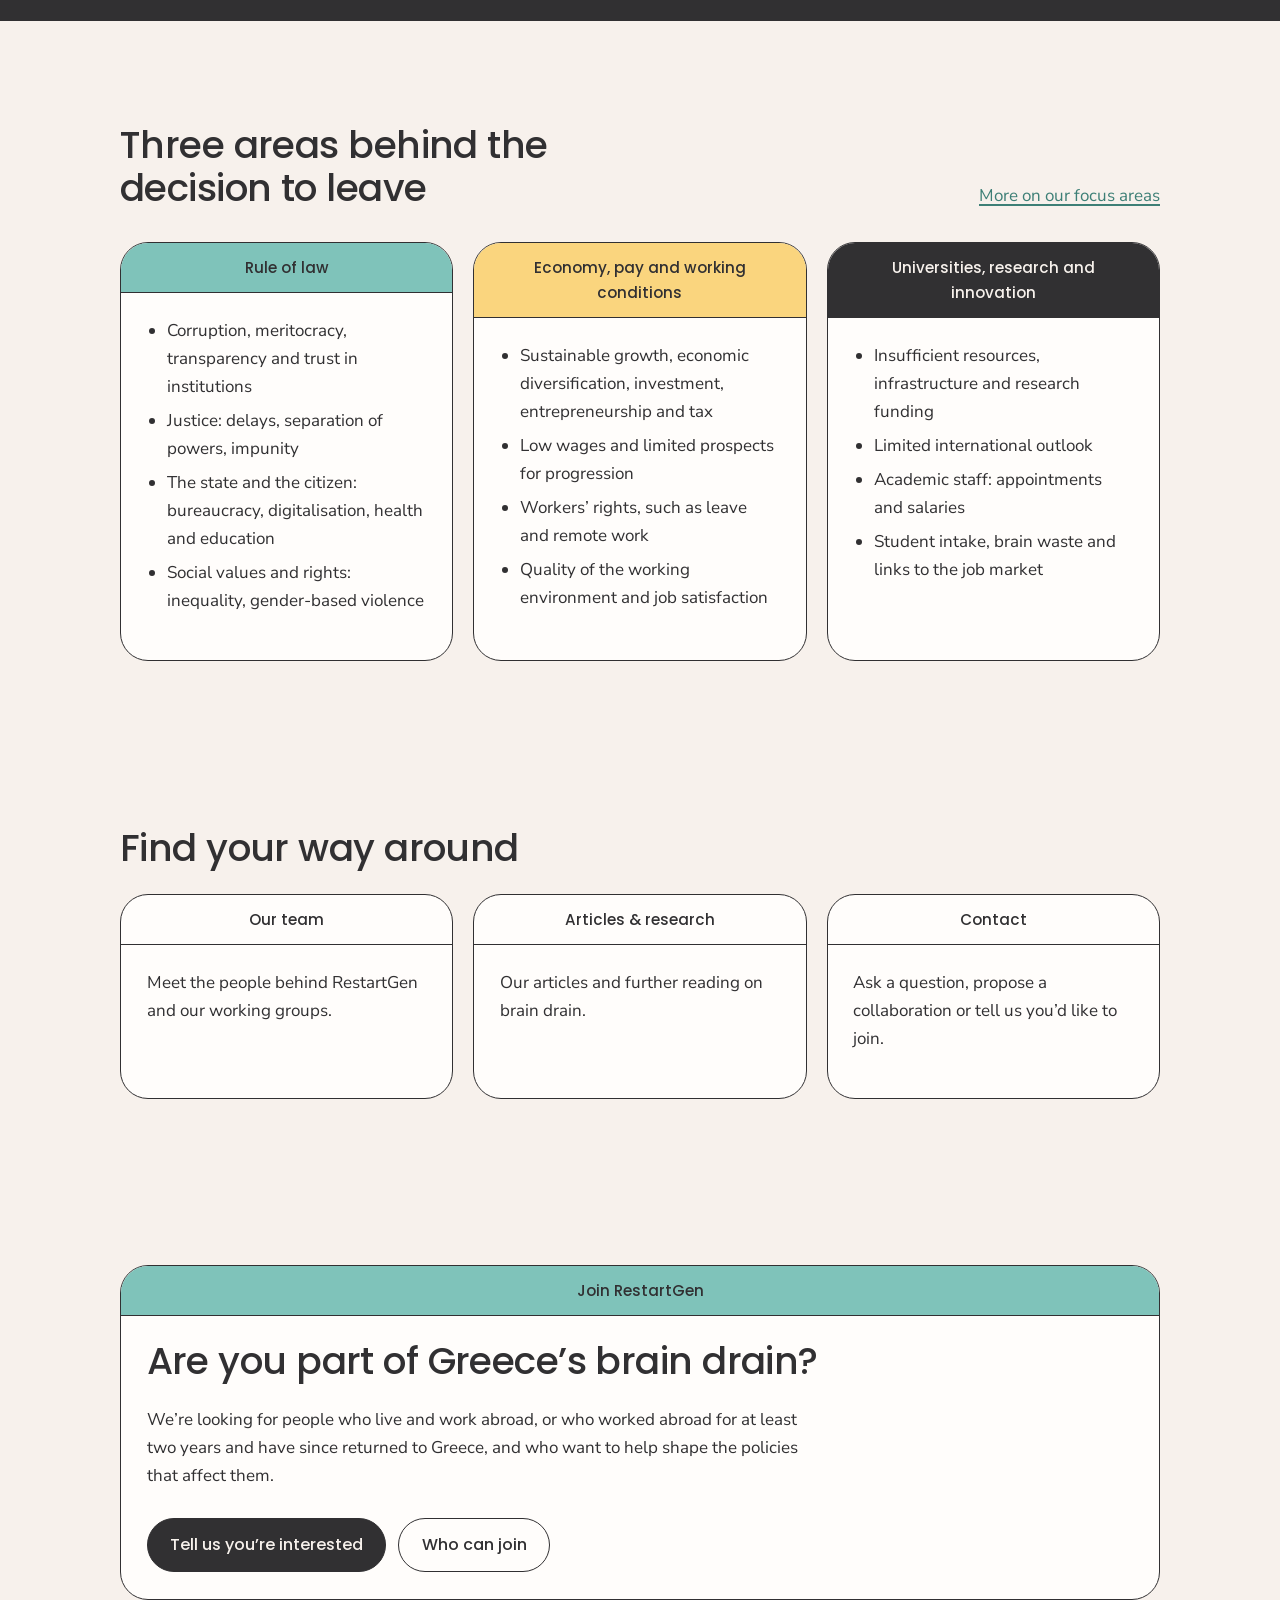
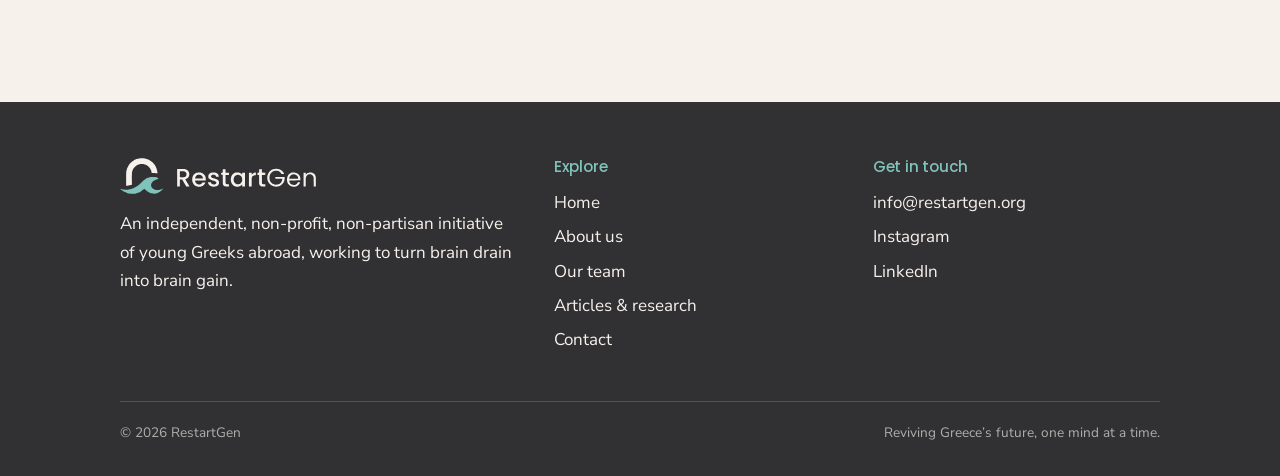
==== commit 8fa06162: "Remove remaining mentions of announcements and events Co-Authored-By: Claude Opus 5.5 <noreply@anthr" ====
--- a/index.html
+++ b/index.html
@@ -83,7 +83,7 @@
     <h2 lang="en">Find your way around</h2><h2 lang="el">Εξερευνήστε</h2>
     <div class="grid-3" style="margin-top:1.5rem">
       <a class="panel " href="team.html"><div class="panel-label"><span lang="en">Our team</span><span lang="el">Η ομάδα μας</span></div><div class="panel-body"><p lang="en">Meet the people behind RestartGen and our working groups.</p><p lang="el">Γνωρίστε τους ανθρώπους πίσω από το RestartGen και τις ομάδες εργασίας μας.</p></div></a>
-      <a class="panel " href="articles.html"><div class="panel-label"><span lang="en">Articles &amp; research</span><span lang="el">Άρθρα &amp; έρευνα</span></div><div class="panel-body"><p lang="en">Our articles, event announcements and further reading on brain drain.</p><p lang="el">Τα άρθρα μας, ανακοινώσεις εκδηλώσεων και περαιτέρω υλικό για το brain drain.</p></div></a>
+      <a class="panel " href="articles.html"><div class="panel-label"><span lang="en">Articles &amp; research</span><span lang="el">Άρθρα &amp; έρευνα</span></div><div class="panel-body"><p lang="en">Our articles and further reading on brain drain.</p><p lang="el">Τα άρθρα μας και περαιτέρω υλικό για το brain drain.</p></div></a>
       <a class="panel " href="contact.html"><div class="panel-label"><span lang="en">Contact</span><span lang="el">Επικοινωνία</span></div><div class="panel-body"><p lang="en">Ask a question, propose a collaboration or tell us you’d like to join.</p><p lang="el">Κάντε μια ερώτηση, προτείνετε μια συνεργασία ή πείτε μας ότι θέλετε να συμμετάσχετε.</p></div></a>
     </div>
   </div>
